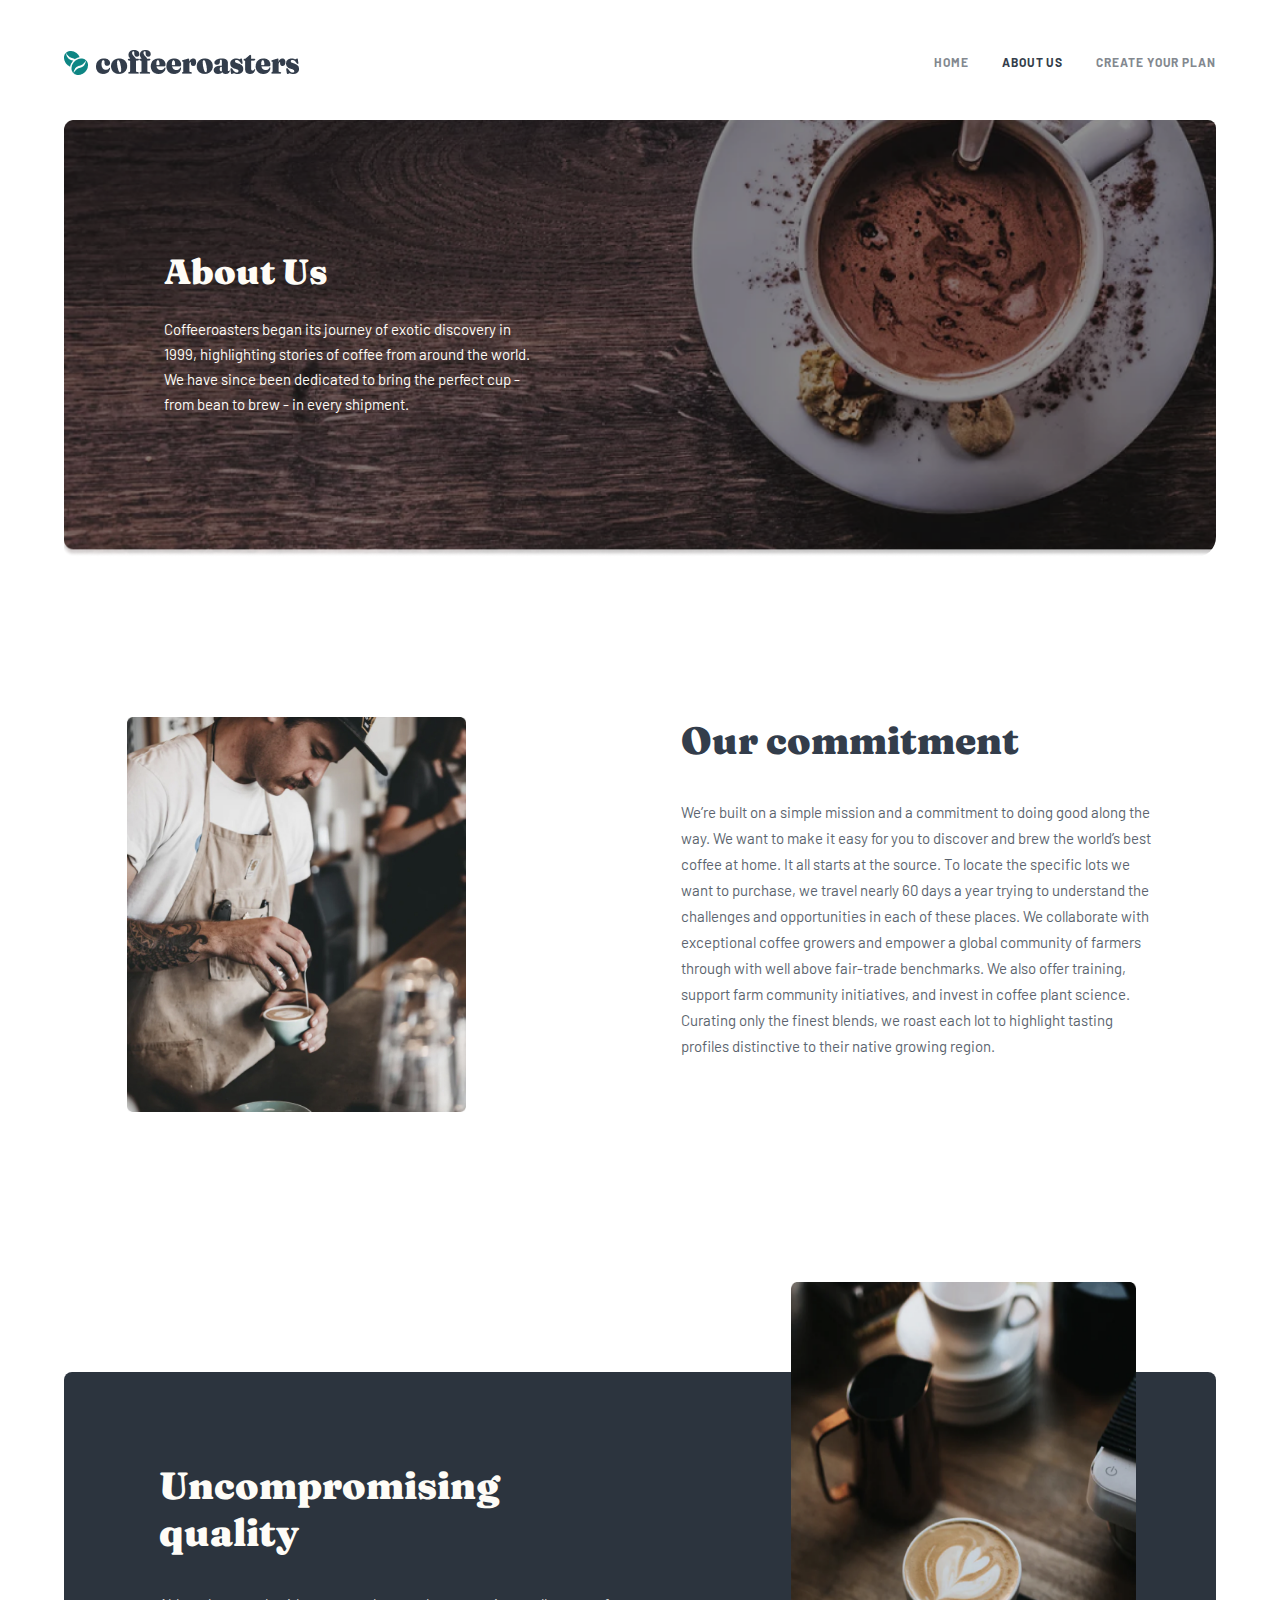
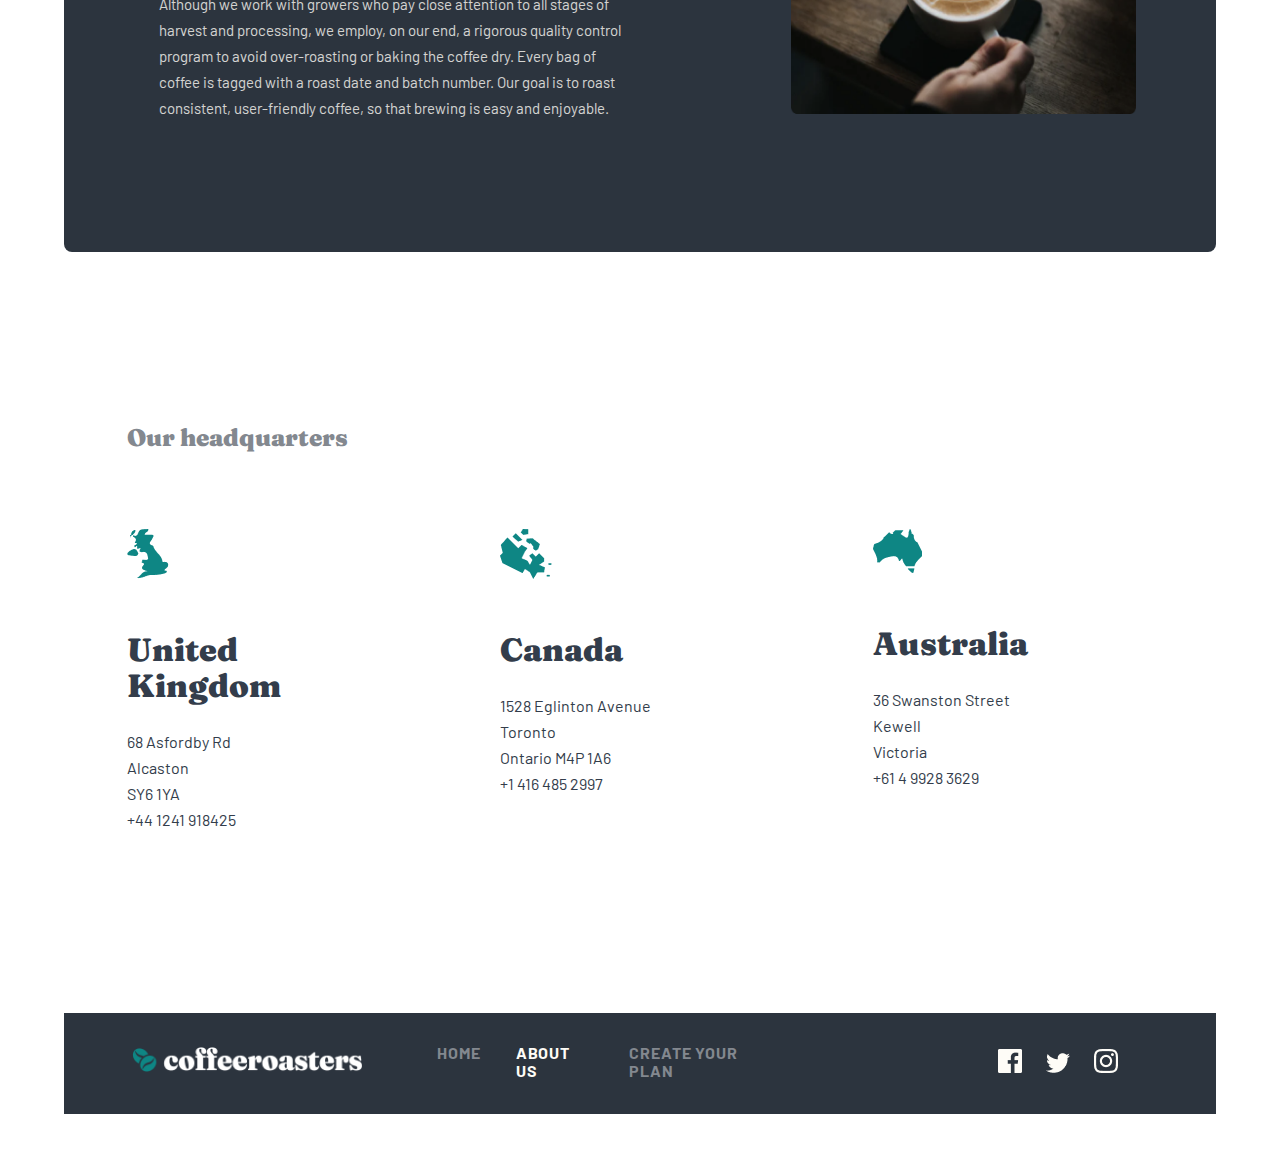
==== coffee_part_2/index.html @ 3a3743d4 "coffeeRoasters" ====
<!DOCTYPE html>
<html lang="en">
<head>
    <meta charset="UTF-8">
    <meta name="viewport" content="width=device-width, initial-scale=1.0">
    <title>Coffee</title>
    <link rel="stylesheet" href="./css/normalize.css">
    <link rel="stylesheet" href="./css/fonts.css">
    <link rel="stylesheet" href="./minify.css">
</head>
<body>
    <div class="container">
        <div class="wrapper">
            <nav class="navbar">
                <img src="./img=2/roaster.png" alt="coffee-roaster" class="navbar__img">
                <ul class="navbar__list">
                    <li class="navbar__item">
                        <a href="../coffee_part_1/index.html" class="navbar__link">Home</a>
                    </li>
                    <li class="navbar__item">
                        <a href="#" class="navbar__link navbar__about-us">About us</a>
                    </li>
                    <li class="navbar__item">
                        <a href="../coffee_part_3/index.html" class="navbar__link">Create your plan</a>
                    </li>
                </ul>
            </nav>

            <div class="intro">
                <div class="intro__box">
                    <h1 class="intro__title">About Us</h1>
                    <p class="intro__text">Coffeeroasters began its journey of exotic discovery in 1999, highlighting stories of coffee from around the world. We have since been dedicated to bring the perfect cup - from bean to brew - in every shipment.</p>
                </div>
            </div>

            <div class="commitment">
                <img src="./img=2/Bitmap.jpg" alt="bitmap" class="commitment__img">
                <div class="commitment__box">
                    <h2 class="commitment__title">
                        Our commitment
                    </h2>
                    <p class="commitment__text">
                        We’re built on a simple mission and a commitment to doing good along the way. 
                        We want to make it easy for you to discover and brew the world’s best coffee 
                        at home. It all starts at the source. To locate the specific lots we want to 
                        purchase, we travel nearly 60 days a year trying to understand the challenges 
                        and opportunities in each of these places. We collaborate with exceptional coffee 
                        growers and empower a global community of farmers through with well above fair-trade 
                        benchmarks. We also offer training, support farm community initiatives, and invest in 
                        coffee plant science. Curating only the finest blends, we roast each lot to highlight 
                        tasting profiles distinctive to their native growing region.
                    </p>
                </div>
            </div>
            
            <div class="quality">
                <div class="quality__box">
                    <h2 class="quality__title">Uncompromising quality</h2>
                    <p class="quality__text">Although we work with growers who pay close attention to all stages of harvest and processing, we employ, on our end, a rigorous quality control program to avoid over-roasting or baking the coffee dry. Every bag of coffee is tagged with a roast date and batch number. Our goal is to roast consistent, user-friendly coffee, so that brewing is easy and enjoyable.</p>
                </div>
                <img src="./img=2/Bitmap-2.png" alt="font-img" class="quality__img">
            </div>

            <div class="headquarters">
                <h4 class="headquarters__title">Our headquarters</h4>

                <div class="headquarters__box">
                    <div class="headquarter">
                        <img src="./img=2/United_Kingdom.png" alt="United Kingdom" class="headquarter__img">
                        <h3 class="headquarter__title">United Kingdom</h3>
                        <p class="headquarter__text">
                            68  Asfordby Rd<br>Alcaston<br>SY6 1YA<br>+44 1241 918425
                        </p>
                    </div>
                    <div class="headquarter">
                        <img src="./img=2/canada.png" alt="Canada" class="headquarter__img">
                        <h3 class="headquarter__title">Canada</h3>
                        <p class="headquarter__text">
                            1528  Eglinton Avenue<br>Toronto<br>Ontario M4P 1A6<br>+1 416 485 2997
                        </p>
                    </div>
                    <div class="headquarter">
                        <img src="./img=2/Australia.png" alt="Australia" class="headquarter__img">
                        <h3 class="headquarter__title">Australia</h3>
                        <p class="headquarter__text">
                            36 Swanston Street<br>Kewell<br>Victoria<br>+61 4 9928 3629
                        </p>
                    </div>

                </div>
            </div>

            <div class="footer">
                <footer class="footer__foter">
                    <img src="./img=2/roaster2.png" alt="coffee-roaster" class="foter__img-1">
                    <nav class="navigation">
                        <ul class="navigation__list">
                            <li class="navigation__item">
                                <a href="../coffee_part_1/index.html" class="navigation__link">Home</a>
                            </li>
                            <li class="navigation__item">
                                <a href="#" class="navigation__link navigation__about-us">About us</a>
                            </li>
                            <li class="navigation__item">
                                <a href="../coffee_part_3/index.html" class="navigation__link">Create your plan</a>
                            </li>
                        </ul>
                    </nav>
                    <div class="social">
                        <a href="https://www.facebook.com/NESCAFE?locale=ru_RU" class="social__media"><img src="./img=2/Path (1).png" alt="facebook" class="social__img"></a>
                        <a href="https://twitter.com/NESCAFE" class="social__media"><img src="./img=2/Path.png" alt="twitter" class="social__img"></a>
                        <a href="https://www.instagram.com/nescafe/" class="social__media"><img src="./img=2/Shape.png" alt="instagram" class="social__img"></a>
                    </div> 
                </footer>
            </div>
        </div>
    </div>
</body>
</html>
---- coffee_part_2/css/fonts.css ----
/* fraunces-300 - latin */
@font-face {
    font-display: swap; /* Check https://developer.mozilla.org/en-US/docs/Web/CSS/@font-face/font-display for other options. */
    font-family: 'Fraunces 9pt';
    font-style: normal;
    font-weight: 300;
    src: url('../fonts/fraunces-v31-latin-300.woff2') format('woff2'); /* Chrome 36+, Opera 23+, Firefox 39+, Safari 12+, iOS 10+ */
  }
  /* fraunces-regular - latin */
  @font-face {
    font-display: swap; /* Check https://developer.mozilla.org/en-US/docs/Web/CSS/@font-face/font-display for other options. */
    font-family: 'Fraunces 9pt';
    font-style: normal;
    font-weight: 400;
    src: url('../fonts/fraunces-v31-latin-regular.woff2') format('woff2'); /* Chrome 36+, Opera 23+, Firefox 39+, Safari 12+, iOS 10+ */
  }
  /* fraunces-500 - latin */
  @font-face {
    font-display: swap; /* Check https://developer.mozilla.org/en-US/docs/Web/CSS/@font-face/font-display for other options. */
    font-family: 'Fraunces 9pt';
    font-style: normal;
    font-weight: 500;
    src: url('../fonts/fraunces-v31-latin-500.woff2') format('woff2'); /* Chrome 36+, Opera 23+, Firefox 39+, Safari 12+, iOS 10+ */
  }
  /* fraunces-600 - latin */
  @font-face {
    font-display: swap; /* Check https://developer.mozilla.org/en-US/docs/Web/CSS/@font-face/font-display for other options. */
    font-family: 'Fraunces 9pt';
    font-style: normal;
    font-weight: 600;
    src: url('../fonts/fraunces-v31-latin-600.woff2') format('woff2'); /* Chrome 36+, Opera 23+, Firefox 39+, Safari 12+, iOS 10+ */
  }
  /* fraunces-700 - latin */
  @font-face {
    font-display: swap; /* Check https://developer.mozilla.org/en-US/docs/Web/CSS/@font-face/font-display for other options. */
    font-family: 'Fraunces 9pt';
    font-style: normal;
    font-weight: 700;
    src: url('../fonts/fraunces-v31-latin-700.woff2') format('woff2'); /* Chrome 36+, Opera 23+, Firefox 39+, Safari 12+, iOS 10+ */
  }
  /* fraunces-800 - latin */
  @font-face {
    font-display: swap; /* Check https://developer.mozilla.org/en-US/docs/Web/CSS/@font-face/font-display for other options. */
    font-family: 'Fraunces 9pt';
    font-style: normal;
    font-weight: 800;
    src: url('../fonts/fraunces-v31-latin-800.woff2') format('woff2'); /* Chrome 36+, Opera 23+, Firefox 39+, Safari 12+, iOS 10+ */
  }
  /* fraunces-900 - latin */
  @font-face {
    font-display: swap; /* Check https://developer.mozilla.org/en-US/docs/Web/CSS/@font-face/font-display for other options. */
    font-family: 'Fraunces 9pt';
    font-style: normal;
    font-weight: 900;
    src: url('../fonts/fraunces-v31-latin-900.woff2') format('woff2'); /* Chrome 36+, Opera 23+, Firefox 39+, Safari 12+, iOS 10+ */
  }


  /* barlow-300 - latin */
  @font-face {
    font-display: swap; /* Check https://developer.mozilla.org/en-US/docs/Web/CSS/@font-face/font-display for other options. */
    font-family: 'Barlow';
    font-style: normal;
    font-weight: 300;
    src: url('../fonts/barlow-v12-latin-300.woff2') format('woff2'); /* Chrome 36+, Opera 23+, Firefox 39+, Safari 12+, iOS 10+ */
  }
  /* barlow-regular - latin */
  @font-face {
    font-display: swap; /* Check https://developer.mozilla.org/en-US/docs/Web/CSS/@font-face/font-display for other options. */
    font-family: 'Barlow';
    font-style: normal;
    font-weight: 400;
    src: url('../fonts/barlow-v12-latin-regular.woff2') format('woff2'); /* Chrome 36+, Opera 23+, Firefox 39+, Safari 12+, iOS 10+ */
  }
  /* barlow-500 - latin */
  @font-face {
    font-display: swap; /* Check https://developer.mozilla.org/en-US/docs/Web/CSS/@font-face/font-display for other options. */
    font-family: 'Barlow';
    font-style: normal;
    font-weight: 500;
    src: url('../fonts/barlow-v12-latin-500.woff2') format('woff2'); /* Chrome 36+, Opera 23+, Firefox 39+, Safari 12+, iOS 10+ */
  }
  /* barlow-600 - latin */
  @font-face {
    font-display: swap; /* Check https://developer.mozilla.org/en-US/docs/Web/CSS/@font-face/font-display for other options. */
    font-family: 'Barlow';
    font-style: normal;
    font-weight: 600;
    src: url('../fonts/barlow-v12-latin-600.woff2') format('woff2'); /* Chrome 36+, Opera 23+, Firefox 39+, Safari 12+, iOS 10+ */
  }
  /* barlow-700 - latin */
  @font-face {
    font-display: swap; /* Check https://developer.mozilla.org/en-US/docs/Web/CSS/@font-face/font-display for other options. */
    font-family: 'Barlow';
    font-style: normal;
    font-weight: 700;
    src: url('../fonts/barlow-v12-latin-700.woff2') format('woff2'); /* Chrome 36+, Opera 23+, Firefox 39+, Safari 12+, iOS 10+ */
  }
  /* barlow-800 - latin */
  @font-face {
    font-display: swap; /* Check https://developer.mozilla.org/en-US/docs/Web/CSS/@font-face/font-display for other options. */
    font-family: 'Barlow';
    font-style: normal;
    font-weight: 800;
    src: url('../fonts/barlow-v12-latin-800.woff2') format('woff2'); /* Chrome 36+, Opera 23+, Firefox 39+, Safari 12+, iOS 10+ */
  }
  /* barlow-900 - latin */
  @font-face {
    font-display: swap; /* Check https://developer.mozilla.org/en-US/docs/Web/CSS/@font-face/font-display for other options. */
    font-family: 'Barlow';
    font-style: normal;
    font-weight: 900;
    src: url('../fonts/barlow-v12-latin-900.woff2') format('woff2'); /* Chrome 36+, Opera 23+, Firefox 39+, Safari 12+, iOS 10+ */
  }
---- coffee_part_2/minify.css ----
.navbar,.navbar__list{display:-webkit-box;display:-ms-flexbox}.commitment__text,.quality__text{mix-blend-mode:normal;opacity:.8}.navigation__link,a{text-decoration:none}.navbar__link,.navigation__link{letter-spacing:.923077px;text-transform:uppercase}*{padding:0;margin:0;font-family:Arial,sans-serif}li{list-style:none}.container{width:90%;margin:50px auto;background:rgba(254,252,247,.0117647059)}.footer__foter,.intro{background-size:cover;background-repeat:no-repeat}.wrapper{width:100%;margin:50px auto}.navbar{display:flex;-webkit-box-align:center;-ms-flex-align:center;align-items:center;-webkit-box-pack:justify;-ms-flex-pack:justify;justify-content:space-between}.navbar__list{display:flex;gap:33px}.commitment,.quality{display:-webkit-box;display:-ms-flexbox}.navbar__link{font-family:Barlow;font-style:normal;font-weight:700;font-size:12px;line-height:15px;color:#83888f}.navbar__about-us{color:#333d4b}.intro__text,.intro__title{color:#fefcf7;font-style:normal}.navbar__link:hover{cursor:pointer;color:#333d4b;-webkit-transition:.2s;-o-transition:.2s;transition:.2s}.intro{margin-top:45px;width:100%;background-image:url(./img=2/bc-image.png);border-radius:8px 8px 20px}.intro__box{padding:140px 0 140px 100px;width:33%}.intro__title{margin-top:-10px;font-family:"Fraunces 9pt";font-weight:900;font-size:35px;line-height:43px;margin-bottom:24px}.intro__text{font-family:Barlow;font-weight:400;font-size:15px;line-height:25px}.commitment{width:89%;margin:160px auto 0;display:flex;-webkit-box-orient:horizontal;-webkit-box-direction:normal;-ms-flex-direction:row;flex-direction:row;-webkit-box-pack:justify;-ms-flex-pack:justify;justify-content:space-between}.commitment__img{height:90%;width:33%}.commitment__box{margin-left:130px;width:46%}.commitment__title{font-family:"Fraunces 9pt";font-style:normal;font-weight:900;font-size:38px;line-height:47px;color:#333d4b;margin-bottom:35px}.commitment__text{font-family:Barlow;font-style:normal;font-weight:400;font-size:15px;line-height:26px;color:#333d4b}.quality__text,.quality__title{font-style:normal;color:#fefcf7}.quality{margin-top:260px;background-color:#2c343e;width:100%;display:flex;height:480px;-ms-flex-pack:distribute;justify-content:space-around;border-radius:8px}.footer__foter,.headquarters__box{display:-webkit-box;display:-ms-flexbox}.quality__box{width:41%;padding:90px 0 0 15px}.quality__title{font-family:"Fraunces 9pt";font-weight:900;font-size:38px;line-height:47px;margin-bottom:35px}.quality__text{font-family:Barlow;font-weight:400;font-size:15px;line-height:26px}.headquarters__box .headquarter__title,.headquarters__title{font-family:"Fraunces 9pt";font-weight:900;font-style:normal}.quality__img{margin:-90px 0 180px;position:relative;height:90%;width:30%}.headquarters{margin:170px auto 50px;width:89%}.headquarters__title{font-size:24px;line-height:32px;color:#83888f;margin-bottom:75px}.headquarters__box{width:97%;display:flex;-webkit-box-pack:justify;-ms-flex-pack:justify;justify-content:space-between}.headquarters__box .headquarter{width:25%}.headquarters__box .headquarter__img{margin-bottom:48px}.headquarters__box .headquarter__title{font-size:32px;line-height:36px;color:#333d4b;margin-bottom:25px}.headquarters__box .headquarter__text{font-family:Barlow;font-style:normal;font-weight:400;font-size:16px;line-height:26px;color:#333d4b;width:100%}.footer{margin-top:180px;width:100%}.footer__foter{padding:2.8% 0;width:100%;background-image:url(./img=2/smallmask.png);display:flex;-ms-flex-pack:distribute;justify-content:space-around;-webkit-box-align:center;-ms-flex-align:center;align-items:center}.foter__img-1{width:20%;margin-left:-30px;margin-top:-8px}.navigation{width:30%;margin-left:-120px}.navigation__list{display:-webkit-box;display:-ms-flexbox;display:flex;gap:35px}.navigation__link{list-style:none;font-family:Barlow;font-style:normal;font-weight:700;font-style:12px;line-height:15px;color:#83888f}.navigation__about-us{color:#fefcf7}.navigation__link:hover{color:#fefcf7;-webkit-transition:.2s;-o-transition:.2s;transition:.2s}.social__media{margin-left:20px}
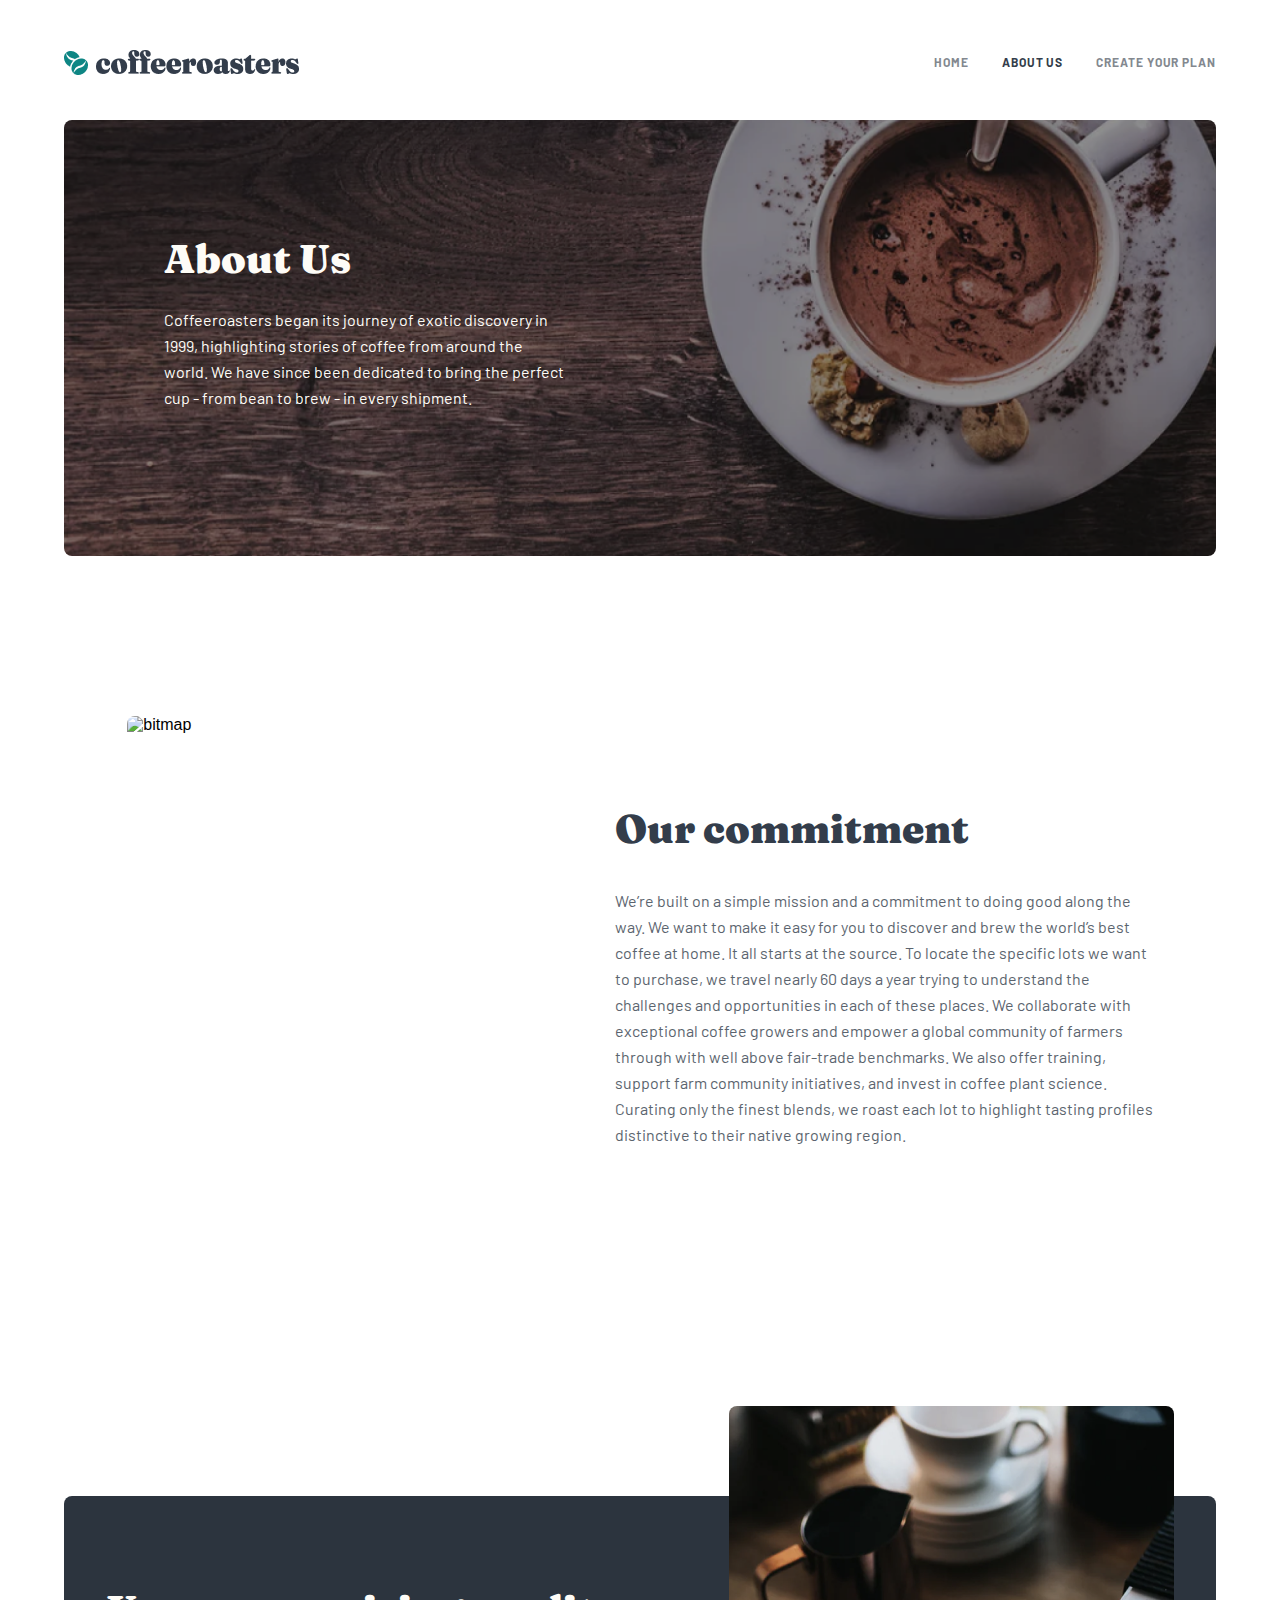
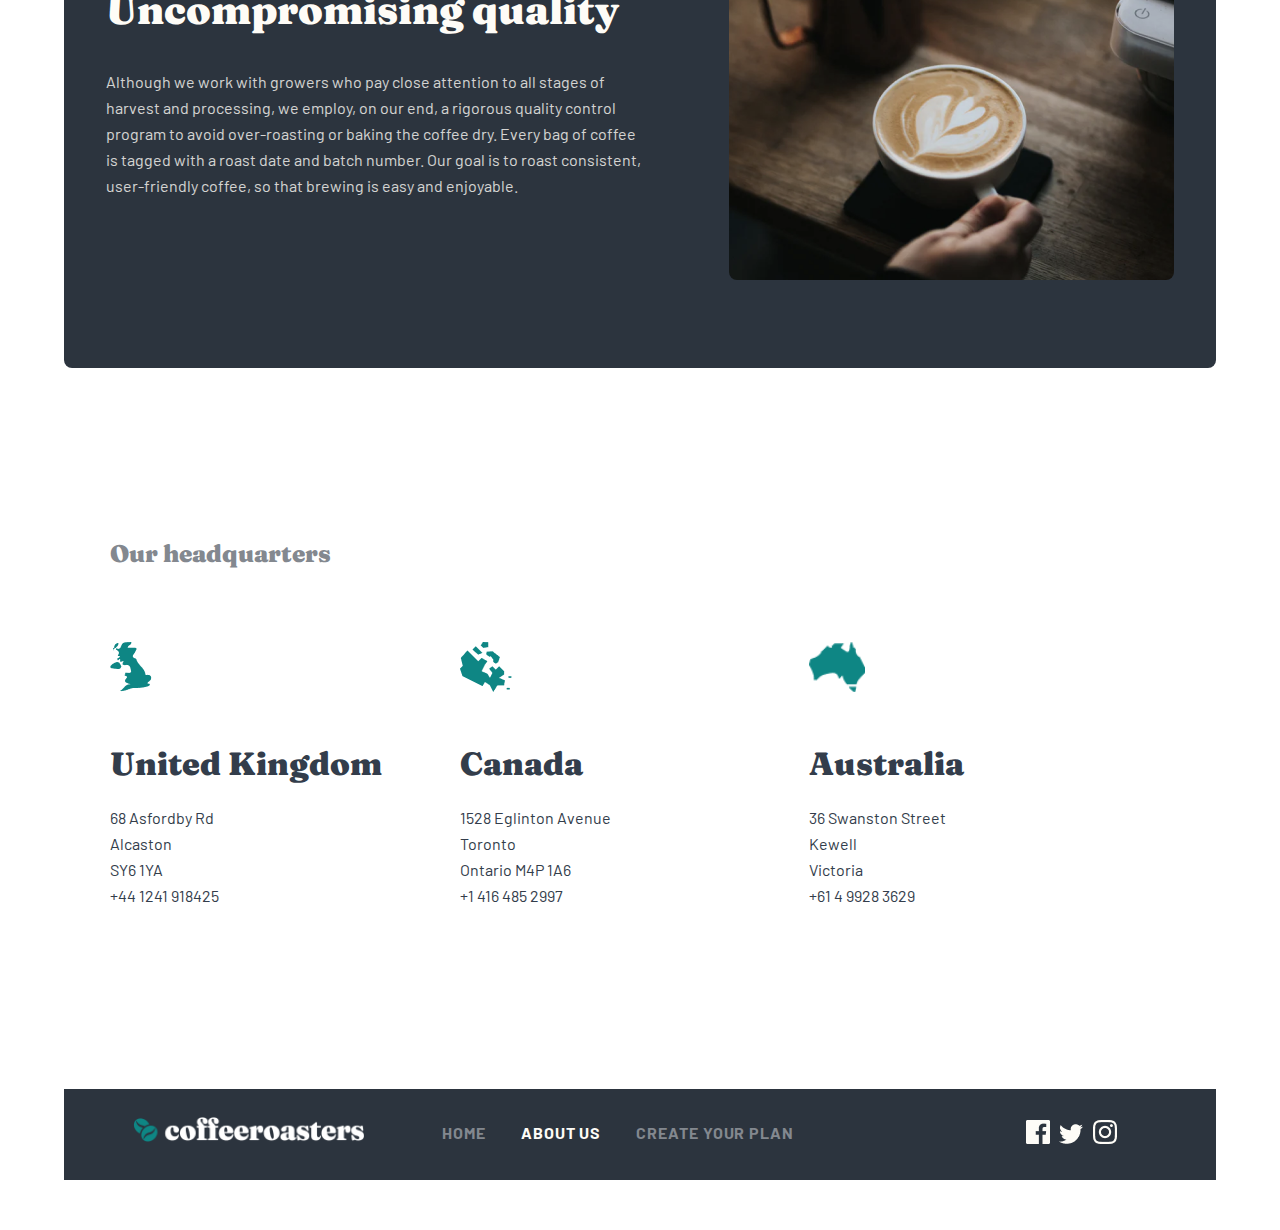
==== commit b18f4436: "coffee-Roaster" ====
--- a/coffee_part_2/index.html
+++ b/coffee_part_2/index.html
@@ -6,7 +6,7 @@
     <title>Coffee</title>
     <link rel="stylesheet" href="./css/normalize.css">
     <link rel="stylesheet" href="./css/fonts.css">
-    <link rel="stylesheet" href="./minify.css">
+    <link rel="stylesheet" href="./main.css">
 </head>
 <body>
     <div class="container">
@@ -34,7 +34,7 @@
             </div>
 
             <div class="commitment">
-                <img src="./img=2/Bitmap.jpg" alt="bitmap" class="commitment__img">
+                <img src="./img=2/bitmap-2.png" alt="bitmap" class="commitment__img">
                 <div class="commitment__box">
                     <h2 class="commitment__title">
                         Our commitment
@@ -54,11 +54,12 @@
             </div>
             
             <div class="quality">
+                <img src="./img=2/bitmap-3.png" alt="font-img" class="quality__img">
+                <img src="./img=2/Bitmap2.png" alt="bitmap" class="quality__img2">
                 <div class="quality__box">
                     <h2 class="quality__title">Uncompromising quality</h2>
                     <p class="quality__text">Although we work with growers who pay close attention to all stages of harvest and processing, we employ, on our end, a rigorous quality control program to avoid over-roasting or baking the coffee dry. Every bag of coffee is tagged with a roast date and batch number. Our goal is to roast consistent, user-friendly coffee, so that brewing is easy and enjoyable.</p>
                 </div>
-                <img src="./img=2/Bitmap-2.png" alt="font-img" class="quality__img">
             </div>
 
             <div class="headquarters">
@@ -107,7 +108,7 @@
                         </ul>
                     </nav>
                     <div class="social">
-                        <a href="https://www.facebook.com/NESCAFE?locale=ru_RU" class="social__media"><img src="./img=2/Path (1).png" alt="facebook" class="social__img"></a>
+                        <a href="https://www.facebook.com/NESCAFE?locale=ru_RU" class="social__media"><img src="./img=2/Path1.png" alt="facebook" class="social__img"></a>
                         <a href="https://twitter.com/NESCAFE" class="social__media"><img src="./img=2/Path.png" alt="twitter" class="social__img"></a>
                         <a href="https://www.instagram.com/nescafe/" class="social__media"><img src="./img=2/Shape.png" alt="instagram" class="social__img"></a>
                     </div> 
--- a/coffee_part_2/main.css
+++ b/coffee_part_2/main.css
@@ -0,0 +1,423 @@
+* {
+  padding: 0;
+  margin: 0;
+  font-family: "Arial", sans-serif;
+}
+
+a {
+  text-decoration: none;
+}
+
+li {
+  list-style: none;
+}
+
+.container {
+  width: 90%;
+  margin: 50px auto;
+  background: rgba(254, 252, 247, 0.0117647059);
+}
+
+.wrapper {
+  width: 100%;
+  margin: 50px auto;
+}
+
+@media only screen and (max-width: 1080px) {
+  .container {
+    width: 90%;
+    margin: 50px auto;
+  }
+  .wrapper {
+    width: 100%;
+    margin: 0 auto;
+  }
+}
+.navbar {
+  display: flex;
+  align-items: center;
+  justify-content: space-between;
+}
+.navbar__list {
+  display: flex;
+  gap: 33px;
+}
+.navbar__link {
+  font-family: "Barlow";
+  font-style: normal;
+  font-weight: 700;
+  font-size: 12px;
+  line-height: 15px;
+  letter-spacing: 0.923077px;
+  text-transform: uppercase;
+  color: #83888F;
+}
+.navbar__about-us {
+  color: #333d4b;
+}
+.navbar__link:hover {
+  cursor: pointer;
+  color: #333D4B;
+  transition: all 0.2s;
+}
+
+.intro {
+  margin-top: 45px;
+  width: 100%;
+  background-image: url(./img=2/bitmap-1.png);
+  background-repeat: no-repeat;
+  background-size: cover;
+  border-radius: 8px;
+}
+.intro__box {
+  padding: 125px 0 145px 100px;
+  width: 35%;
+}
+.intro__title {
+  margin-top: -10px;
+  font-family: "Fraunces 9pt";
+  font-style: normal;
+  font-weight: 900;
+  font-size: 40px;
+  line-height: 48px;
+  color: #FEFCF7;
+  margin-bottom: 24px;
+}
+.intro__text {
+  font-family: "Barlow";
+  font-style: normal;
+  font-weight: 400;
+  font-size: 16px;
+  line-height: 26px;
+  color: #FEFCF7;
+}
+
+@media only screen and (max-width: 1080px) {
+  .intro {
+    border-radius: 10px;
+    background-image: url(./img=2/Bitmap.png);
+    background-position-x: 100%;
+  }
+  .intro__box {
+    width: 60%;
+    padding: 118px 58px;
+  }
+  .intro__title {
+    font-style: normal;
+    font-weight: 900;
+    font-size: 32px;
+    line-height: 40px;
+  }
+  .intro__text {
+    margin: 25px 0 0;
+    font-style: normal;
+    font-weight: 400;
+    font-size: 15px;
+    line-height: 25px;
+    color: #FEFCF7;
+    mix-blend-mode: normal;
+    opacity: 0.8;
+  }
+}
+.commitment {
+  width: 89%;
+  margin: 160px auto 0;
+  display: flex;
+  flex-direction: row;
+  justify-content: space-between;
+  align-items: center;
+}
+.commitment__img {
+  border-radius: 8px;
+  width: 420px;
+  height: 520px;
+}
+.commitment__box {
+  width: 538px;
+}
+.commitment__title {
+  font-family: "Fraunces 9pt";
+  font-style: normal;
+  font-weight: 900;
+  font-size: 40px;
+  line-height: 48px;
+  color: #333D4B;
+  margin-bottom: 35px;
+}
+.commitment__text {
+  width: 538px;
+  font-family: "Barlow";
+  font-style: normal;
+  font-weight: 400;
+  font-size: 16px;
+  line-height: 26px;
+  color: #333D4B;
+  mix-blend-mode: normal;
+  opacity: 0.8;
+}
+
+@media only screen and (max-width: 1080px) {
+  .commitment {
+    margin-top: 145px;
+    width: 100%;
+    justify-content: space-between;
+  }
+  .commitment__img {
+    border-radius: 10px;
+    width: 281px;
+    height: 470px;
+  }
+  .commitment__box {
+    width: 339px;
+  }
+  .commitment__title {
+    margin-top: -5px;
+    font-style: normal;
+    font-weight: 900;
+    font-size: 32px;
+    line-height: 48px;
+    margin-bottom: 0;
+  }
+  .commitment__text {
+    margin-top: 15px;
+    width: 339px;
+    font-style: normal;
+    font-weight: 400;
+    font-size: 15px;
+    line-height: 25px;
+    color: #333D4B;
+    mix-blend-mode: normal;
+    opacity: 0.8;
+  }
+}
+.quality {
+  margin-top: 260px;
+  background-color: #2c343e;
+  width: 100%;
+  display: flex;
+  justify-content: space-around;
+  border-radius: 8px;
+  flex-direction: row-reverse;
+}
+.quality__box {
+  width: 540px;
+  padding: 90px 0 0;
+}
+.quality__title {
+  width: 100%;
+  font-family: "Fraunces 9pt";
+  font-style: normal;
+  font-weight: 900;
+  font-size: 40px;
+  line-height: 48px;
+  color: #FEFCF7;
+  margin-bottom: 35px;
+}
+.quality__text {
+  width: 100%;
+  font-family: "Barlow";
+  font-style: normal;
+  font-weight: 400;
+  font-size: 16px;
+  line-height: 26px;
+  color: #FEFCF7;
+  mix-blend-mode: normal;
+  opacity: 0.8;
+}
+.quality__img {
+  border-radius: 8px;
+  margin: -90px 0 88px;
+  position: relative;
+  height: 474px;
+  width: 445px;
+}
+.quality__img2 {
+  display: none;
+}
+
+@media only screen and (max-width: 1080px) {
+  .quality {
+    margin-top: 305px;
+    flex-direction: column;
+    align-items: center;
+    border-radius: 10px;
+  }
+  .quality__img {
+    display: none;
+  }
+  .quality__box {
+    margin-top: -183px;
+    text-align: center;
+  }
+  .quality__img2 {
+    display: flex;
+    top: -160px;
+    width: 573px;
+    height: 320px;
+    position: relative;
+    border-radius: 10px;
+  }
+  .quality__title {
+    font-style: normal;
+    font-size: 32px;
+    line-height: 42px;
+    margin-bottom: 0;
+  }
+  .quality__text {
+    width: 540px;
+    margin: 20px 0 67px;
+    font-style: normal;
+    font-size: 15px;
+    line-height: 25px;
+    color: #FEFCF7;
+    mix-blend-mode: normal;
+    opacity: 0.8;
+  }
+}
+.headquarters {
+  margin: 170px auto 0;
+  width: 92%;
+  margin-bottom: 50px;
+}
+.headquarters__title {
+  font-family: "Fraunces 9pt";
+  font-style: normal;
+  font-weight: 900;
+  font-size: 24px;
+  line-height: 32px;
+  color: #83888F;
+  margin-bottom: 72px;
+}
+.headquarters__box {
+  width: 97%;
+  display: flex;
+  justify-content: space-between;
+}
+.headquarters__box .headquarter {
+  width: 32%;
+}
+.headquarters__box .headquarter__img {
+  height: 50px;
+  margin-bottom: 50px;
+}
+.headquarters__box .headquarter__title {
+  font-family: "Fraunces 9pt";
+  font-style: normal;
+  font-weight: 900;
+  font-size: 32px;
+  line-height: 36px;
+  color: #333D4B;
+  margin-bottom: 23px;
+}
+.headquarters__box .headquarter__text {
+  font-family: "Barlow";
+  font-style: normal;
+  font-weight: 400;
+  font-size: 16px;
+  line-height: 26px;
+  color: #333D4B;
+  width: 100%;
+}
+
+@media only screen and (max-width: 1080px) {
+  .headquarters {
+    width: 100%;
+    margin: 145px 0;
+  }
+  .headquarters__box .headquarter__title {
+    width: 223px;
+    font-size: 24px;
+  }
+}
+.footer {
+  margin-top: 180px;
+  width: 100%;
+}
+.footer__foter {
+  padding: 2.7% 0;
+  width: 100%;
+  background-image: url(./img=2/smallmask.png);
+  background-size: cover;
+  background-repeat: no-repeat;
+  display: flex;
+  justify-content: space-around;
+  align-items: center;
+}
+
+.foter__img-1 {
+  width: 20%;
+  margin-left: -30px;
+  margin-top: -10px;
+}
+
+.navigation {
+  width: 33%;
+  margin-left: -120px;
+}
+.navigation__list {
+  display: flex;
+  gap: 35px;
+}
+.navigation__link {
+  text-decoration: none;
+  list-style: none;
+  font-family: "Barlow";
+  font-style: normal;
+  font-weight: 700;
+  font-style: 12px;
+  line-height: 15px;
+  letter-spacing: 0.923077px;
+  text-transform: uppercase;
+  color: #83888f;
+}
+.navigation__about-us {
+  color: #fefcf7;
+}
+.navigation__link:hover {
+  color: #fefcf7;
+  transition: all 0.2s;
+}
+
+.social__media {
+  margin-left: 5px;
+}
+
+@media only screen and (max-width: 1080px) {
+  .footer__foter {
+    flex-direction: column;
+    align-items: center;
+  }
+  .footer__img-1 {
+    width: 38%;
+    margin-top: 40px;
+    margin-left: -10px;
+  }
+  .foter__img-1 {
+    margin: 45px 0 0;
+    width: 236px;
+    height: 26px;
+  }
+  .navigation {
+    margin: 30px 0 60px;
+    width: 100%;
+    display: flex;
+    flex-direction: column;
+    align-items: center;
+    margin-left: 0;
+  }
+  .navigation__list {
+    gap: 33px;
+  }
+  .navigation__link {
+    font-style: normal;
+    font-weight: 700;
+    font-size: 12px;
+    line-height: 15px;
+    letter-spacing: 0.923077px;
+    text-transform: uppercase;
+  }
+  .social {
+    margin: 0 0;
+    margin-bottom: 40px;
+  }
+}/*# sourceMappingURL=main.css.map */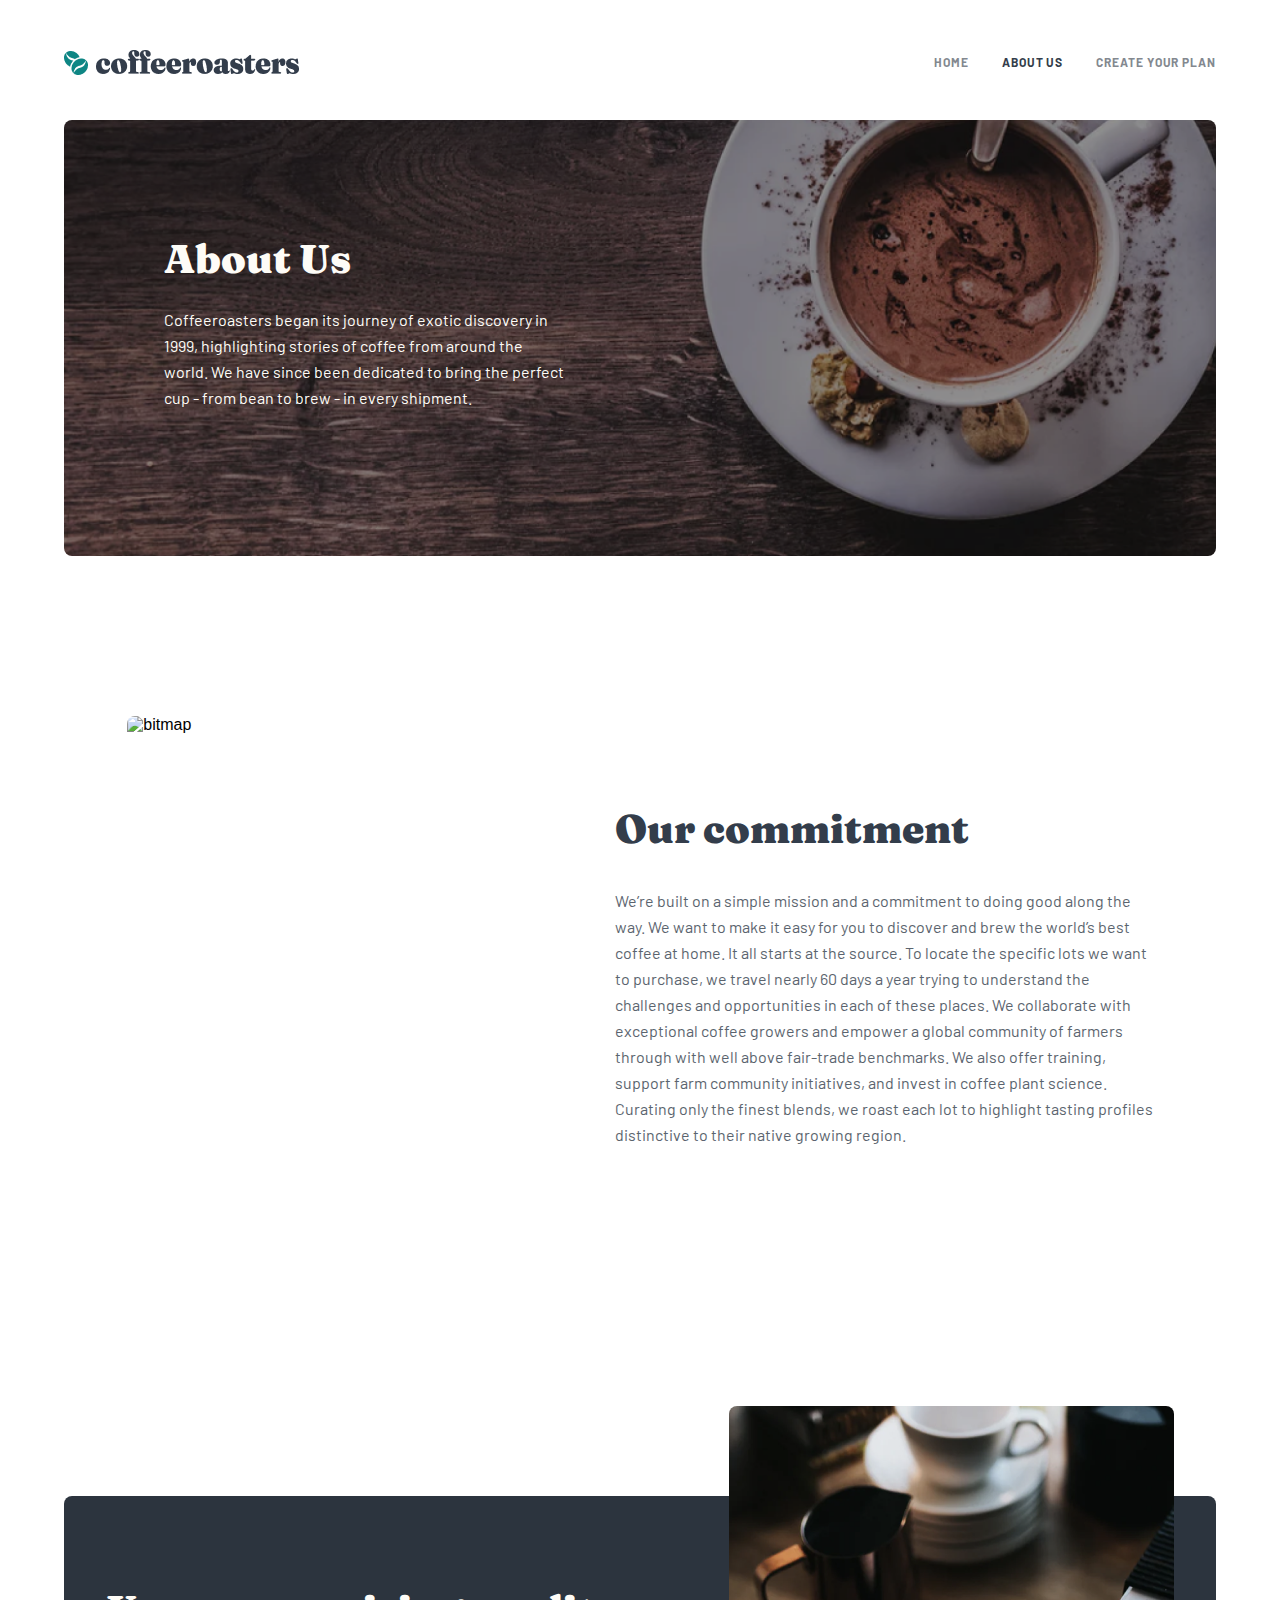
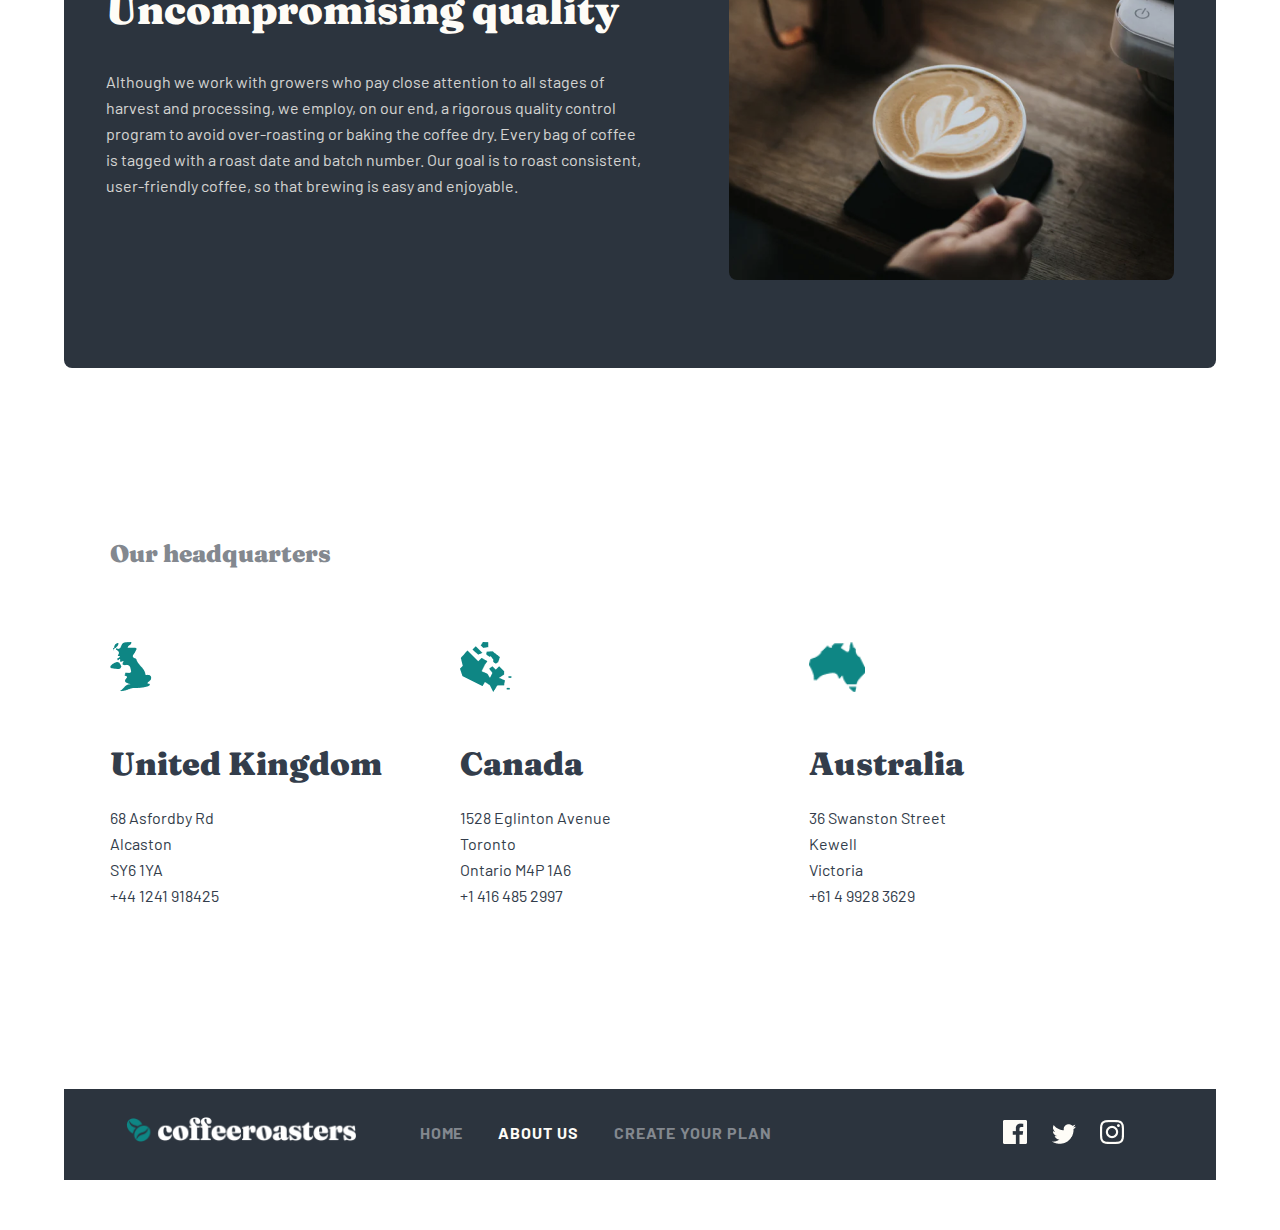
==== commit ba0ad8ef: "coffee-Roaster" ====
--- a/coffee_part_2/index.html
+++ b/coffee_part_2/index.html
@@ -6,7 +6,9 @@
     <title>Coffee</title>
     <link rel="stylesheet" href="./css/normalize.css">
     <link rel="stylesheet" href="./css/fonts.css">
-    <link rel="stylesheet" href="./main.css">
+    <!-- <link rel="stylesheet" href="./main.css"> -->
+    <!-- <link rel="stylesheet" href="./css/prefix.css"> -->
+    <link rel="stylesheet" href="./css/minify.css">
 </head>
 <body>
     <div class="container">
@@ -24,6 +26,11 @@
                         <a href="../coffee_part_3/index.html" class="navbar__link">Create your plan</a>
                     </li>
                 </ul>
+                <div class="navbar__burger">
+                    <hr class="navbar__hr">
+                    <hr class="navbar__hr">
+                    <hr class="navbar__hr">
+                </div>
             </nav>
 
             <div class="intro">
--- a/coffee_part_2/main.css
+++ b/coffee_part_2/main.css
@@ -31,6 +31,16 @@
   .wrapper {
     width: 100%;
     margin: 0 auto;
+  }
+}
+@media only screen and (max-width: 435px) {
+  .container {
+    width: 90%;
+    margin: 30px auto;
+  }
+  .wrapper {
+    width: 90%;
+    margin: 30px auto;
   }
 }
 .navbar {
@@ -58,9 +68,53 @@
 .navbar__link:hover {
   cursor: pointer;
   color: #333D4B;
-  transition: all 0.2s;
-}
-
+  transition: all 0.3s;
+}
+.navbar__burger {
+  display: none;
+  flex-direction: column;
+  gap: 3px;
+}
+.navbar__hr {
+  border: none;
+  width: 16px;
+  height: 3px;
+  background-color: #000;
+  border-radius: 10px;
+}
+
+@media only screen and (max-width: 1080px) {
+  .navbar {
+    width: 100%;
+  }
+  .navbar__link:hover {
+    color: #333D4B;
+    transition: all 0.3s;
+  }
+  .navbar__link:active {
+    color: #333D4B;
+    transition: all 0.3s;
+  }
+}
+@media only screen and (max-width: 435px) {
+  .navbar {
+    width: 100%;
+  }
+  .navbar__list {
+    display: none;
+  }
+  .navbar__burger {
+    display: flex;
+  }
+  .navbar__img {
+    width: 163px;
+    height: 18px;
+  }
+  .navbar__link:active {
+    color: #333D4B;
+    transition: all 0.3s;
+  }
+}
 .intro {
   margin-top: 45px;
   width: 100%;
@@ -97,12 +151,14 @@
     border-radius: 10px;
     background-image: url(./img=2/Bitmap.png);
     background-position-x: 100%;
+    width: 100%;
   }
   .intro__box {
     width: 60%;
     padding: 118px 58px;
   }
   .intro__title {
+    margin: 0;
     font-style: normal;
     font-weight: 900;
     font-size: 32px;
@@ -114,6 +170,31 @@
     font-weight: 400;
     font-size: 15px;
     line-height: 25px;
+    color: #FEFCF7;
+    mix-blend-mode: normal;
+    opacity: 0.8;
+  }
+}
+@media only screen and (max-width: 435px) {
+  .intro {
+    width: 100%;
+    margin-top: 40px;
+    background-position-x: 92%;
+  }
+  .intro__box {
+    margin: 0 auto;
+    width: 80%;
+    padding: 111px 0 87px;
+  }
+  .intro__title {
+    font-size: 28px;
+    line-height: 28px;
+    text-align: center;
+  }
+  .intro__text {
+    font-size: 15px;
+    line-height: 25px;
+    text-align: center;
     color: #FEFCF7;
     mix-blend-mode: normal;
     opacity: 0.8;
@@ -190,6 +271,31 @@
     opacity: 0.8;
   }
 }
+@media only screen and (max-width: 435px) {
+  .commitment {
+    flex-direction: column;
+    gap: 48px;
+    align-items: center;
+  }
+  .commitment__img {
+    margin: 0 auto;
+    width: 100%;
+    height: 400px;
+  }
+  .commitment__box {
+    width: 100%;
+    text-align: center;
+  }
+  .commitment__title {
+    text-align: center;
+    margin: 0 auto 30px;
+  }
+  .commitment__text {
+    width: 98%;
+    text-align: center;
+    margin: 0 auto;
+  }
+}
 .quality {
   margin-top: 260px;
   background-color: #2c343e;
@@ -274,6 +380,34 @@
     opacity: 0.8;
   }
 }
+@media only screen and (max-width: 435px) {
+  .quality {
+    margin: 198px auto 0;
+    width: 100%;
+    gap: 64px;
+  }
+  .quality__img2 {
+    margin: -78px auto 0;
+    width: 85%;
+    height: 156px;
+    position: static;
+  }
+  .quality__box {
+    width: 85%;
+    margin: 0 auto 61px;
+    text-align: center;
+    padding: 0;
+  }
+  .quality__title {
+    margin: 0 auto;
+    font-size: 28px;
+    line-height: 28px;
+  }
+  .quality__text {
+    margin: 24px auto 0;
+    width: 100%;
+  }
+}
 .headquarters {
   margin: 170px auto 0;
   width: 92%;
@@ -327,6 +461,45 @@
   .headquarters__box .headquarter__title {
     width: 223px;
     font-size: 24px;
+  }
+}
+@media only screen and (max-width: 435px) {
+  .headquarters {
+    margin: 120px auto 0;
+    width: 100%;
+  }
+  .headquarters__title {
+    text-align: center;
+    margin: 0 0 72px;
+  }
+  .headquarters__box {
+    margin: 0;
+    width: 100%;
+    flex-direction: column;
+    align-items: center;
+    gap: 80px;
+  }
+  .headquarters__box .headquarter {
+    width: 100%;
+    display: flex;
+    flex-direction: column;
+    align-items: center;
+  }
+  .headquarters__box .headquarter__img {
+    margin: 0;
+    width: 40.85px;
+    height: 49.07px;
+  }
+  .headquarters__box .headquarter__title {
+    width: 100%;
+    margin: 48px auto 22px;
+    font-size: 28px;
+    line-height: 36px;
+    text-align: center;
+  }
+  .headquarters__box .headquarter__text {
+    text-align: center;
+    margin: 0;
   }
 }
 .footer {
@@ -374,12 +547,13 @@
   color: #fefcf7;
 }
 .navigation__link:hover {
+  cursor: pointer;
   color: #fefcf7;
-  transition: all 0.2s;
+  transition: all 0.3s;
 }
 
 .social__media {
-  margin-left: 5px;
+  margin-left: 20px;
 }
 
 @media only screen and (max-width: 1080px) {
@@ -387,11 +561,6 @@
     flex-direction: column;
     align-items: center;
   }
-  .footer__img-1 {
-    width: 38%;
-    margin-top: 40px;
-    margin-left: -10px;
-  }
   .foter__img-1 {
     margin: 45px 0 0;
     width: 236px;
@@ -403,7 +572,6 @@
     display: flex;
     flex-direction: column;
     align-items: center;
-    margin-left: 0;
   }
   .navigation__list {
     gap: 33px;
@@ -416,8 +584,55 @@
     letter-spacing: 0.923077px;
     text-transform: uppercase;
   }
+  .navigation__link:hover {
+    cursor: pointer;
+    color: #FEFCF7;
+    transition: all 0.3s;
+  }
+  .navigation__link:active {
+    color: #FEFCF7;
+    transition: all 0.3s;
+  }
   .social {
-    margin: 0 0;
-    margin-bottom: 40px;
+    display: flex;
+    flex-direction: row;
+    gap: 24px;
+    margin: 0 0 40px;
+  }
+  .social__media {
+    margin: 0;
+  }
+}
+@media only screen and (max-width: 435px) {
+  .footer {
+    width: 100%;
+    margin: 120px auto 0;
+  }
+  .foter__img-1 {
+    width: 218px;
+    height: 24px;
+    margin: 54px 0 0;
+  }
+  .navigation {
+    margin: 49px auto;
+    width: 40%;
+  }
+  .navigation__list {
+    width: 100%;
+    flex-direction: column;
+    align-items: center;
+    gap: 24px;
+  }
+  .navigation__link:active {
+    color: #FEFCF7;
+    transition: all 0.3s;
+  }
+  .social {
+    margin-bottom: 54px;
+  }
+  .social__media {
+    margin: 0;
+    width: 24px;
+    height: 24px;
   }
 }/*# sourceMappingURL=main.css.map */--- a/coffee_part_2/css/prefix.css
+++ b/coffee_part_2/css/prefix.css
@@ -0,0 +1,741 @@
+* {
+    padding: 0;
+    margin: 0;
+    font-family: "Arial", sans-serif;
+  }
+  
+  a {
+    text-decoration: none;
+  }
+  
+  li {
+    list-style: none;
+  }
+  
+  .container {
+    width: 90%;
+    margin: 50px auto;
+    background: rgba(254, 252, 247, 0.0117647059);
+  }
+  
+  .wrapper {
+    width: 100%;
+    margin: 50px auto;
+  }
+  
+  @media only screen and (max-width: 1080px) {
+    .container {
+      width: 90%;
+      margin: 50px auto;
+    }
+    .wrapper {
+      width: 100%;
+      margin: 0 auto;
+    }
+  }
+  @media only screen and (max-width: 435px) {
+    .container {
+      width: 90%;
+      margin: 30px auto;
+    }
+    .wrapper {
+      width: 90%;
+      margin: 30px auto;
+    }
+  }
+  .navbar {
+    display: -webkit-box;
+    display: -ms-flexbox;
+    display: flex;
+    -webkit-box-align: center;
+        -ms-flex-align: center;
+            align-items: center;
+    -webkit-box-pack: justify;
+        -ms-flex-pack: justify;
+            justify-content: space-between;
+  }
+  .navbar__list {
+    display: -webkit-box;
+    display: -ms-flexbox;
+    display: flex;
+    gap: 33px;
+  }
+  .navbar__link {
+    font-family: "Barlow";
+    font-style: normal;
+    font-weight: 700;
+    font-size: 12px;
+    line-height: 15px;
+    letter-spacing: 0.923077px;
+    text-transform: uppercase;
+    color: #83888F;
+  }
+  .navbar__about-us {
+    color: #333d4b;
+  }
+  .navbar__link:hover {
+    cursor: pointer;
+    color: #333D4B;
+    -webkit-transition: all 0.3s;
+    -o-transition: all 0.3s;
+    transition: all 0.3s;
+  }
+  .navbar__burger {
+    display: none;
+    -webkit-box-orient: vertical;
+    -webkit-box-direction: normal;
+        -ms-flex-direction: column;
+            flex-direction: column;
+    gap: 3px;
+  }
+  .navbar__hr {
+    border: none;
+    width: 16px;
+    height: 3px;
+    background-color: #000;
+    border-radius: 10px;
+  }
+  
+  @media only screen and (max-width: 1080px) {
+    .navbar {
+      width: 100%;
+    }
+    .navbar__link:hover {
+      color: #333D4B;
+      -webkit-transition: all 0.3s;
+      -o-transition: all 0.3s;
+      transition: all 0.3s;
+    }
+    .navbar__link:active {
+      color: #333D4B;
+      -webkit-transition: all 0.3s;
+      -o-transition: all 0.3s;
+      transition: all 0.3s;
+    }
+  }
+  @media only screen and (max-width: 435px) {
+    .navbar {
+      width: 100%;
+    }
+    .navbar__list {
+      display: none;
+    }
+    .navbar__burger {
+      display: -webkit-box;
+      display: -ms-flexbox;
+      display: flex;
+    }
+    .navbar__img {
+      width: 163px;
+      height: 18px;
+    }
+    .navbar__link:active {
+      color: #333D4B;
+      -webkit-transition: all 0.3s;
+      -o-transition: all 0.3s;
+      transition: all 0.3s;
+    }
+  }
+  .intro {
+    margin-top: 45px;
+    width: 100%;
+    background-image: url(../img=2/bitmap-1.png);
+    background-repeat: no-repeat;
+    background-size: cover;
+    border-radius: 8px;
+  }
+  .intro__box {
+    padding: 125px 0 145px 100px;
+    width: 35%;
+  }
+  .intro__title {
+    margin-top: -10px;
+    font-family: "Fraunces 9pt";
+    font-style: normal;
+    font-weight: 900;
+    font-size: 40px;
+    line-height: 48px;
+    color: #FEFCF7;
+    margin-bottom: 24px;
+  }
+  .intro__text {
+    font-family: "Barlow";
+    font-style: normal;
+    font-weight: 400;
+    font-size: 16px;
+    line-height: 26px;
+    color: #FEFCF7;
+  }
+  
+  @media only screen and (max-width: 1080px) {
+    .intro {
+      border-radius: 10px;
+      background-image: url(../img=2/Bitmap.png);
+      background-position-x: 100%;
+      width: 100%;
+    }
+    .intro__box {
+      width: 60%;
+      padding: 118px 58px;
+    }
+    .intro__title {
+      margin: 0;
+      font-style: normal;
+      font-weight: 900;
+      font-size: 32px;
+      line-height: 40px;
+    }
+    .intro__text {
+      margin: 25px 0 0;
+      font-style: normal;
+      font-weight: 400;
+      font-size: 15px;
+      line-height: 25px;
+      color: #FEFCF7;
+      mix-blend-mode: normal;
+      opacity: 0.8;
+    }
+  }
+  @media only screen and (max-width: 435px) {
+    .intro {
+      width: 100%;
+      margin-top: 40px;
+      background-position-x: 92%;
+    }
+    .intro__box {
+      margin: 0 auto;
+      width: 80%;
+      padding: 111px 0 87px;
+    }
+    .intro__title {
+      font-size: 28px;
+      line-height: 28px;
+      text-align: center;
+    }
+    .intro__text {
+      font-size: 15px;
+      line-height: 25px;
+      text-align: center;
+      color: #FEFCF7;
+      mix-blend-mode: normal;
+      opacity: 0.8;
+    }
+  }
+  .commitment {
+    width: 89%;
+    margin: 160px auto 0;
+    display: -webkit-box;
+    display: -ms-flexbox;
+    display: flex;
+    -webkit-box-orient: horizontal;
+    -webkit-box-direction: normal;
+        -ms-flex-direction: row;
+            flex-direction: row;
+    -webkit-box-pack: justify;
+        -ms-flex-pack: justify;
+            justify-content: space-between;
+    -webkit-box-align: center;
+        -ms-flex-align: center;
+            align-items: center;
+  }
+  .commitment__img {
+    border-radius: 8px;
+    width: 420px;
+    height: 520px;
+  }
+  .commitment__box {
+    width: 538px;
+  }
+  .commitment__title {
+    font-family: "Fraunces 9pt";
+    font-style: normal;
+    font-weight: 900;
+    font-size: 40px;
+    line-height: 48px;
+    color: #333D4B;
+    margin-bottom: 35px;
+  }
+  .commitment__text {
+    width: 538px;
+    font-family: "Barlow";
+    font-style: normal;
+    font-weight: 400;
+    font-size: 16px;
+    line-height: 26px;
+    color: #333D4B;
+    mix-blend-mode: normal;
+    opacity: 0.8;
+  }
+  
+  @media only screen and (max-width: 1080px) {
+    .commitment {
+      margin-top: 145px;
+      width: 100%;
+      -webkit-box-pack: justify;
+          -ms-flex-pack: justify;
+              justify-content: space-between;
+    }
+    .commitment__img {
+      border-radius: 10px;
+      width: 281px;
+      height: 470px;
+    }
+    .commitment__box {
+      width: 339px;
+    }
+    .commitment__title {
+      margin-top: -5px;
+      font-style: normal;
+      font-weight: 900;
+      font-size: 32px;
+      line-height: 48px;
+      margin-bottom: 0;
+    }
+    .commitment__text {
+      margin-top: 15px;
+      width: 339px;
+      font-style: normal;
+      font-weight: 400;
+      font-size: 15px;
+      line-height: 25px;
+      color: #333D4B;
+      mix-blend-mode: normal;
+      opacity: 0.8;
+    }
+  }
+  @media only screen and (max-width: 435px) {
+    .commitment {
+      -webkit-box-orient: vertical;
+      -webkit-box-direction: normal;
+          -ms-flex-direction: column;
+              flex-direction: column;
+      gap: 48px;
+      -webkit-box-align: center;
+          -ms-flex-align: center;
+              align-items: center;
+    }
+    .commitment__img {
+      margin: 0 auto;
+      width: 100%;
+      height: 400px;
+    }
+    .commitment__box {
+      width: 100%;
+      text-align: center;
+    }
+    .commitment__title {
+      text-align: center;
+      margin: 0 auto 30px;
+    }
+    .commitment__text {
+      width: 98%;
+      text-align: center;
+      margin: 0 auto;
+    }
+  }
+  .quality {
+    margin-top: 260px;
+    background-color: #2c343e;
+    width: 100%;
+    display: -webkit-box;
+    display: -ms-flexbox;
+    display: flex;
+    -ms-flex-pack: distribute;
+        justify-content: space-around;
+    border-radius: 8px;
+    -webkit-box-orient: horizontal;
+    -webkit-box-direction: reverse;
+        -ms-flex-direction: row-reverse;
+            flex-direction: row-reverse;
+  }
+  .quality__box {
+    width: 540px;
+    padding: 90px 0 0;
+  }
+  .quality__title {
+    width: 100%;
+    font-family: "Fraunces 9pt";
+    font-style: normal;
+    font-weight: 900;
+    font-size: 40px;
+    line-height: 48px;
+    color: #FEFCF7;
+    margin-bottom: 35px;
+  }
+  .quality__text {
+    width: 100%;
+    font-family: "Barlow";
+    font-style: normal;
+    font-weight: 400;
+    font-size: 16px;
+    line-height: 26px;
+    color: #FEFCF7;
+    mix-blend-mode: normal;
+    opacity: 0.8;
+  }
+  .quality__img {
+    border-radius: 8px;
+    margin: -90px 0 88px;
+    position: relative;
+    height: 474px;
+    width: 445px;
+  }
+  .quality__img2 {
+    display: none;
+  }
+  
+  @media only screen and (max-width: 1080px) {
+    .quality {
+      margin-top: 305px;
+      -webkit-box-orient: vertical;
+      -webkit-box-direction: normal;
+          -ms-flex-direction: column;
+              flex-direction: column;
+      -webkit-box-align: center;
+          -ms-flex-align: center;
+              align-items: center;
+      border-radius: 10px;
+    }
+    .quality__img {
+      display: none;
+    }
+    .quality__box {
+      margin-top: -183px;
+      text-align: center;
+    }
+    .quality__img2 {
+      display: -webkit-box;
+      display: -ms-flexbox;
+      display: flex;
+      top: -160px;
+      width: 573px;
+      height: 320px;
+      position: relative;
+      border-radius: 10px;
+    }
+    .quality__title {
+      font-style: normal;
+      font-size: 32px;
+      line-height: 42px;
+      margin-bottom: 0;
+    }
+    .quality__text {
+      width: 540px;
+      margin: 20px 0 67px;
+      font-style: normal;
+      font-size: 15px;
+      line-height: 25px;
+      color: #FEFCF7;
+      mix-blend-mode: normal;
+      opacity: 0.8;
+    }
+  }
+  @media only screen and (max-width: 435px) {
+    .quality {
+      margin: 198px auto 0;
+      width: 100%;
+      gap: 64px;
+    }
+    .quality__img2 {
+      margin: -78px auto 0;
+      width: 85%;
+      height: 156px;
+      position: static;
+    }
+    .quality__box {
+      width: 85%;
+      margin: 0 auto 61px;
+      text-align: center;
+      padding: 0;
+    }
+    .quality__title {
+      margin: 0 auto;
+      font-size: 28px;
+      line-height: 28px;
+    }
+    .quality__text {
+      margin: 24px auto 0;
+      width: 100%;
+    }
+  }
+  .headquarters {
+    margin: 170px auto 0;
+    width: 92%;
+    margin-bottom: 50px;
+  }
+  .headquarters__title {
+    font-family: "Fraunces 9pt";
+    font-style: normal;
+    font-weight: 900;
+    font-size: 24px;
+    line-height: 32px;
+    color: #83888F;
+    margin-bottom: 72px;
+  }
+  .headquarters__box {
+    width: 97%;
+    display: -webkit-box;
+    display: -ms-flexbox;
+    display: flex;
+    -webkit-box-pack: justify;
+        -ms-flex-pack: justify;
+            justify-content: space-between;
+  }
+  .headquarters__box .headquarter {
+    width: 32%;
+  }
+  .headquarters__box .headquarter__img {
+    height: 50px;
+    margin-bottom: 50px;
+  }
+  .headquarters__box .headquarter__title {
+    font-family: "Fraunces 9pt";
+    font-style: normal;
+    font-weight: 900;
+    font-size: 32px;
+    line-height: 36px;
+    color: #333D4B;
+    margin-bottom: 23px;
+  }
+  .headquarters__box .headquarter__text {
+    font-family: "Barlow";
+    font-style: normal;
+    font-weight: 400;
+    font-size: 16px;
+    line-height: 26px;
+    color: #333D4B;
+    width: 100%;
+  }
+  
+  @media only screen and (max-width: 1080px) {
+    .headquarters {
+      width: 100%;
+      margin: 145px 0;
+    }
+    .headquarters__box .headquarter__title {
+      width: 223px;
+      font-size: 24px;
+    }
+  }
+  @media only screen and (max-width: 435px) {
+    .headquarters {
+      margin: 120px auto 0;
+      width: 100%;
+    }
+    .headquarters__title {
+      text-align: center;
+      margin: 0 0 72px;
+    }
+    .headquarters__box {
+      margin: 0;
+      width: 100%;
+      -webkit-box-orient: vertical;
+      -webkit-box-direction: normal;
+          -ms-flex-direction: column;
+              flex-direction: column;
+      -webkit-box-align: center;
+          -ms-flex-align: center;
+              align-items: center;
+      gap: 80px;
+    }
+    .headquarters__box .headquarter {
+      width: 100%;
+      display: -webkit-box;
+      display: -ms-flexbox;
+      display: flex;
+      -webkit-box-orient: vertical;
+      -webkit-box-direction: normal;
+          -ms-flex-direction: column;
+              flex-direction: column;
+      -webkit-box-align: center;
+          -ms-flex-align: center;
+              align-items: center;
+    }
+    .headquarters__box .headquarter__img {
+      margin: 0;
+      width: 40.85px;
+      height: 49.07px;
+    }
+    .headquarters__box .headquarter__title {
+      width: 100%;
+      margin: 48px auto 22px;
+      font-size: 28px;
+      line-height: 36px;
+      text-align: center;
+    }
+    .headquarters__box .headquarter__text {
+      text-align: center;
+      margin: 0;
+    }
+  }
+  .footer {
+    margin-top: 180px;
+    width: 100%;
+  }
+  .footer__foter {
+    padding: 2.7% 0;
+    width: 100%;
+    background-image: url(../img=2/smallmask.png);
+    background-size: cover;
+    background-repeat: no-repeat;
+    display: -webkit-box;
+    display: -ms-flexbox;
+    display: flex;
+    -ms-flex-pack: distribute;
+        justify-content: space-around;
+    -webkit-box-align: center;
+        -ms-flex-align: center;
+            align-items: center;
+  }
+  
+  .foter__img-1 {
+    width: 20%;
+    margin-left: -30px;
+    margin-top: -10px;
+  }
+  
+  .navigation {
+    width: 33%;
+    margin-left: -120px;
+  }
+  .navigation__list {
+    display: -webkit-box;
+    display: -ms-flexbox;
+    display: flex;
+    gap: 35px;
+  }
+  .navigation__link {
+    text-decoration: none;
+    list-style: none;
+    font-family: "Barlow";
+    font-style: normal;
+    font-weight: 700;
+    font-style: 12px;
+    line-height: 15px;
+    letter-spacing: 0.923077px;
+    text-transform: uppercase;
+    color: #83888f;
+  }
+  .navigation__about-us {
+    color: #fefcf7;
+  }
+  .navigation__link:hover {
+    cursor: pointer;
+    color: #fefcf7;
+    -webkit-transition: all 0.3s;
+    -o-transition: all 0.3s;
+    transition: all 0.3s;
+  }
+  
+  .social__media {
+    margin-left: 20px;
+  }
+  
+  @media only screen and (max-width: 1080px) {
+    .footer__foter {
+      -webkit-box-orient: vertical;
+      -webkit-box-direction: normal;
+          -ms-flex-direction: column;
+              flex-direction: column;
+      -webkit-box-align: center;
+          -ms-flex-align: center;
+              align-items: center;
+    }
+    .foter__img-1 {
+      margin: 45px 0 0;
+      width: 236px;
+      height: 26px;
+    }
+    .navigation {
+      margin: 30px 0 60px;
+      width: 100%;
+      display: -webkit-box;
+      display: -ms-flexbox;
+      display: flex;
+      -webkit-box-orient: vertical;
+      -webkit-box-direction: normal;
+          -ms-flex-direction: column;
+              flex-direction: column;
+      -webkit-box-align: center;
+          -ms-flex-align: center;
+              align-items: center;
+    }
+    .navigation__list {
+      gap: 33px;
+    }
+    .navigation__link {
+      font-style: normal;
+      font-weight: 700;
+      font-size: 12px;
+      line-height: 15px;
+      letter-spacing: 0.923077px;
+      text-transform: uppercase;
+    }
+    .navigation__link:hover {
+      cursor: pointer;
+      color: #FEFCF7;
+      -webkit-transition: all 0.3s;
+      -o-transition: all 0.3s;
+      transition: all 0.3s;
+    }
+    .navigation__link:active {
+      color: #FEFCF7;
+      -webkit-transition: all 0.3s;
+      -o-transition: all 0.3s;
+      transition: all 0.3s;
+    }
+    .social {
+      display: -webkit-box;
+      display: -ms-flexbox;
+      display: flex;
+      -webkit-box-orient: horizontal;
+      -webkit-box-direction: normal;
+          -ms-flex-direction: row;
+              flex-direction: row;
+      gap: 24px;
+      margin: 0 0 40px;
+    }
+    .social__media {
+      margin: 0;
+    }
+  }
+  @media only screen and (max-width: 435px) {
+    .footer {
+      width: 100%;
+      margin: 120px auto 0;
+    }
+    .foter__img-1 {
+      width: 218px;
+      height: 24px;
+      margin: 54px 0 0;
+    }
+    .navigation {
+      margin: 49px auto;
+      width: 40%;
+    }
+    .navigation__list {
+      width: 100%;
+      -webkit-box-orient: vertical;
+      -webkit-box-direction: normal;
+          -ms-flex-direction: column;
+              flex-direction: column;
+      -webkit-box-align: center;
+          -ms-flex-align: center;
+              align-items: center;
+      gap: 24px;
+    }
+    .navigation__link:active {
+      color: #FEFCF7;
+      -webkit-transition: all 0.3s;
+      -o-transition: all 0.3s;
+      transition: all 0.3s;
+    }
+    .social {
+      margin-bottom: 54px;
+    }
+    .social__media {
+      margin: 0;
+      width: 24px;
+      height: 24px;
+    }
+  }--- a/coffee_part_2/css/minify.css
+++ b/coffee_part_2/css/minify.css
@@ -0,0 +1 @@
+.commitment,.navbar__burger{-webkit-box-direction:normal}.commitment__text,.quality__text{mix-blend-mode:normal;opacity:.8}.navigation__link,a{text-decoration:none}.navbar__link,.navigation__link{letter-spacing:.923077px;text-transform:uppercase}*{padding:0;margin:0;font-family:Arial,sans-serif}li{list-style:none}.container{width:90%;margin:50px auto;background:rgba(254,252,247,.0117647059)}.footer__foter,.intro{background-size:cover;background-repeat:no-repeat}.wrapper{width:100%;margin:50px auto}.navbar{display:-webkit-box;display:-ms-flexbox;display:flex;-webkit-box-align:center;-ms-flex-align:center;align-items:center;-webkit-box-pack:justify;-ms-flex-pack:justify;justify-content:space-between}.commitment,.navbar__list{display:-webkit-box;display:-ms-flexbox}.navbar__list{display:flex;gap:33px}.navbar__link{font-family:Barlow;font-style:normal;font-weight:700;font-size:12px;line-height:15px;color:#83888f}.navbar__about-us{color:#333d4b}.intro__text,.intro__title{color:#fefcf7;font-style:normal}.navbar__link:hover{cursor:pointer;color:#333d4b;-webkit-transition:.3s;-o-transition:.3s;transition:.3s}.navbar__burger{display:none;-webkit-box-orient:vertical;-ms-flex-direction:column;flex-direction:column;gap:3px}.navbar__hr{border:none;width:16px;height:3px;background-color:#000;border-radius:10px}.intro{margin-top:45px;width:100%;background-image:url(../img=2/bitmap-1.png);border-radius:8px}.intro__box{padding:125px 0 145px 100px;width:35%}.intro__title{margin-top:-10px;font-family:"Fraunces 9pt";font-weight:900;font-size:40px;line-height:48px;margin-bottom:24px}.intro__text{font-family:Barlow;font-weight:400;font-size:16px;line-height:26px}.commitment{width:89%;margin:160px auto 0;display:flex;-webkit-box-orient:horizontal;-ms-flex-direction:row;flex-direction:row;-webkit-box-pack:justify;-ms-flex-pack:justify;justify-content:space-between;-webkit-box-align:center;-ms-flex-align:center;align-items:center}.commitment__img{border-radius:8px;width:420px;height:520px}.commitment__box{width:538px}.commitment__title{font-family:"Fraunces 9pt";font-style:normal;font-weight:900;font-size:40px;line-height:48px;color:#333d4b;margin-bottom:35px}.commitment__text{width:538px;font-family:Barlow;font-style:normal;font-weight:400;font-size:16px;line-height:26px;color:#333d4b}.quality{margin-top:260px;background-color:#2c343e;width:100%;display:-webkit-box;display:-ms-flexbox;display:flex;-ms-flex-pack:distribute;justify-content:space-around;border-radius:8px;-webkit-box-orient:horizontal;-webkit-box-direction:reverse;-ms-flex-direction:row-reverse;flex-direction:row-reverse}.quality__box{width:540px;padding:90px 0 0}.quality__text,.quality__title{width:100%;font-style:normal;color:#fefcf7}.quality__title{font-family:"Fraunces 9pt";font-weight:900;font-size:40px;line-height:48px;margin-bottom:35px}.quality__text{font-family:Barlow;font-weight:400;font-size:16px;line-height:26px}.headquarters__box .headquarter__title,.headquarters__title{font-family:"Fraunces 9pt";font-weight:900;font-style:normal}.quality__img{border-radius:8px;margin:-90px 0 88px;position:relative;height:474px;width:445px}.quality__img2{display:none}.footer__foter,.headquarters__box{display:-webkit-box;display:-ms-flexbox}.headquarters{margin:170px auto 50px;width:92%}.headquarters__title{font-size:24px;line-height:32px;color:#83888f;margin-bottom:72px}.headquarters__box{width:97%;display:flex;-webkit-box-pack:justify;-ms-flex-pack:justify;justify-content:space-between}.headquarters__box .headquarter{width:32%}.headquarters__box .headquarter__img{height:50px;margin-bottom:50px}.headquarters__box .headquarter__title{font-size:32px;line-height:36px;color:#333d4b;margin-bottom:23px}.headquarters__box .headquarter__text{font-family:Barlow;font-style:normal;font-weight:400;font-size:16px;line-height:26px;color:#333d4b;width:100%}.footer{margin-top:180px;width:100%}.footer__foter{padding:2.7% 0;width:100%;background-image:url(../img=2/smallmask.png);display:flex;-ms-flex-pack:distribute;justify-content:space-around;-webkit-box-align:center;-ms-flex-align:center;align-items:center}.foter__img-1{width:20%;margin-left:-30px;margin-top:-10px}.navigation{width:33%;margin-left:-120px}.navigation__list{display:-webkit-box;display:-ms-flexbox;display:flex;gap:35px}.navigation__link{list-style:none;font-family:Barlow;font-style:normal;font-weight:700;font-style:12px;line-height:15px;color:#83888f}.navigation__about-us{color:#fefcf7}.navigation__link:hover{cursor:pointer;color:#fefcf7;-webkit-transition:.3s;-o-transition:.3s;transition:.3s}.social__media{margin-left:20px}@media only screen and (max-width:1080px){.container{width:90%;margin:50px auto}.wrapper{width:100%;margin:0 auto}.navbar{width:100%}.navbar__link:active,.navbar__link:hover{color:#333d4b;-webkit-transition:.3s;-o-transition:.3s;transition:.3s}.intro{border-radius:10px;background-image:url(../img=2/Bitmap.png);background-position-x:100%;width:100%}.intro__box{width:60%;padding:118px 58px}.intro__title{margin:0;font-style:normal;font-weight:900;font-size:32px;line-height:40px}.intro__text{margin:25px 0 0;font-style:normal;font-weight:400;font-size:15px;line-height:25px;color:#fefcf7;mix-blend-mode:normal;opacity:.8}.commitment{margin-top:145px;width:100%;-webkit-box-pack:justify;-ms-flex-pack:justify;justify-content:space-between}.commitment__img{border-radius:10px;width:281px;height:470px}.commitment__box{width:339px}.commitment__title{margin-top:-5px;font-style:normal;font-weight:900;font-size:32px;line-height:48px;margin-bottom:0}.commitment__text{margin-top:15px;width:339px;font-style:normal;font-weight:400;font-size:15px;line-height:25px;color:#333d4b;mix-blend-mode:normal;opacity:.8}.quality{margin-top:305px;-webkit-box-orient:vertical;-webkit-box-direction:normal;-ms-flex-direction:column;flex-direction:column;-webkit-box-align:center;-ms-flex-align:center;align-items:center;border-radius:10px}.quality__img{display:none}.quality__box{margin-top:-183px;text-align:center}.quality__img2{display:-webkit-box;display:-ms-flexbox;display:flex;top:-160px;width:573px;height:320px;position:relative;border-radius:10px}.quality__title{font-style:normal;font-size:32px;line-height:42px;margin-bottom:0}.quality__text{width:540px;margin:20px 0 67px;font-style:normal;font-size:15px;line-height:25px;color:#fefcf7;mix-blend-mode:normal;opacity:.8}.headquarters{width:100%;margin:145px 0}.headquarters__box .headquarter__title{width:223px;font-size:24px}.footer__foter,.navigation{-webkit-box-orient:vertical;-webkit-box-direction:normal}.footer__foter,.navigation,.social{-webkit-box-direction:normal}.footer__foter{-ms-flex-direction:column;flex-direction:column;-webkit-box-align:center;-ms-flex-align:center;align-items:center}.foter__img-1{margin:45px 0 0;width:236px;height:26px}.navigation{margin:30px 0 60px;width:100%;display:-webkit-box;display:-ms-flexbox;display:flex;-ms-flex-direction:column;flex-direction:column;-webkit-box-align:center;-ms-flex-align:center;align-items:center}.navigation__list{gap:33px}.navigation__link{font-style:normal;font-weight:700;font-size:12px;line-height:15px;letter-spacing:.923077px;text-transform:uppercase}.navigation__link:hover{cursor:pointer;color:#fefcf7;-webkit-transition:.3s;-o-transition:.3s;transition:.3s}.navigation__link:active{color:#fefcf7;-webkit-transition:.3s;-o-transition:.3s;transition:.3s}.social{display:-webkit-box;display:-ms-flexbox;display:flex;-webkit-box-orient:horizontal;-ms-flex-direction:row;flex-direction:row;gap:24px;margin:0 0 40px}.social__media{margin:0}}@media only screen and (max-width:435px){.container,.wrapper{width:90%;margin:30px auto}.navbar{width:100%}.navbar__list{display:none}.navbar__burger{display:-webkit-box;display:-ms-flexbox;display:flex}.navbar__img{width:163px;height:18px}.navbar__link:active{color:#333d4b;-webkit-transition:.3s;-o-transition:.3s;transition:.3s}.intro{width:100%;margin-top:40px;background-position-x:92%}.intro__box{margin:0 auto;width:80%;padding:111px 0 87px}.intro__title{font-size:28px;line-height:28px;text-align:center}.intro__text{font-size:15px;line-height:25px;text-align:center;color:#fefcf7;mix-blend-mode:normal;opacity:.8}.commitment{-webkit-box-orient:vertical;-webkit-box-direction:normal;-ms-flex-direction:column;flex-direction:column;gap:48px;-webkit-box-align:center;-ms-flex-align:center;align-items:center}.commitment__img{margin:0 auto;width:100%;height:400px}.commitment__box{width:100%;text-align:center}.commitment__title{text-align:center;margin:0 auto 30px}.commitment__text{width:98%;text-align:center;margin:0 auto}.quality{margin:198px auto 0;width:100%;gap:64px}.quality__img2{margin:-78px auto 0;width:85%;height:156px;position:static}.quality__box{width:85%;margin:0 auto 61px;text-align:center;padding:0}.quality__title{margin:0 auto;font-size:28px;line-height:28px}.quality__text{margin:24px auto 0;width:100%}.headquarters__box,.headquarters__box .headquarter{width:100%;-webkit-box-orient:vertical;-webkit-box-direction:normal}.headquarters{margin:120px auto 0;width:100%}.headquarters__title{text-align:center;margin:0 0 72px}.headquarters__box{margin:0;-ms-flex-direction:column;flex-direction:column;-webkit-box-align:center;-ms-flex-align:center;align-items:center;gap:80px}.headquarters__box .headquarter{display:-webkit-box;display:-ms-flexbox;display:flex;-ms-flex-direction:column;flex-direction:column;-webkit-box-align:center;-ms-flex-align:center;align-items:center}.headquarters__box .headquarter__img{margin:0;width:40.85px;height:49.07px}.headquarters__box .headquarter__title{width:100%;margin:48px auto 22px;font-size:28px;line-height:36px;text-align:center}.headquarters__box .headquarter__text{text-align:center;margin:0}.footer{width:100%;margin:120px auto 0}.foter__img-1{width:218px;height:24px;margin:54px 0 0}.navigation{margin:49px auto;width:40%}.navigation__list{width:100%;-webkit-box-orient:vertical;-webkit-box-direction:normal;-ms-flex-direction:column;flex-direction:column;-webkit-box-align:center;-ms-flex-align:center;align-items:center;gap:24px}.navigation__link:active{color:#fefcf7;-webkit-transition:.3s;-o-transition:.3s;transition:.3s}.social{margin-bottom:54px}.social__media{margin:0;width:24px;height:24px}}